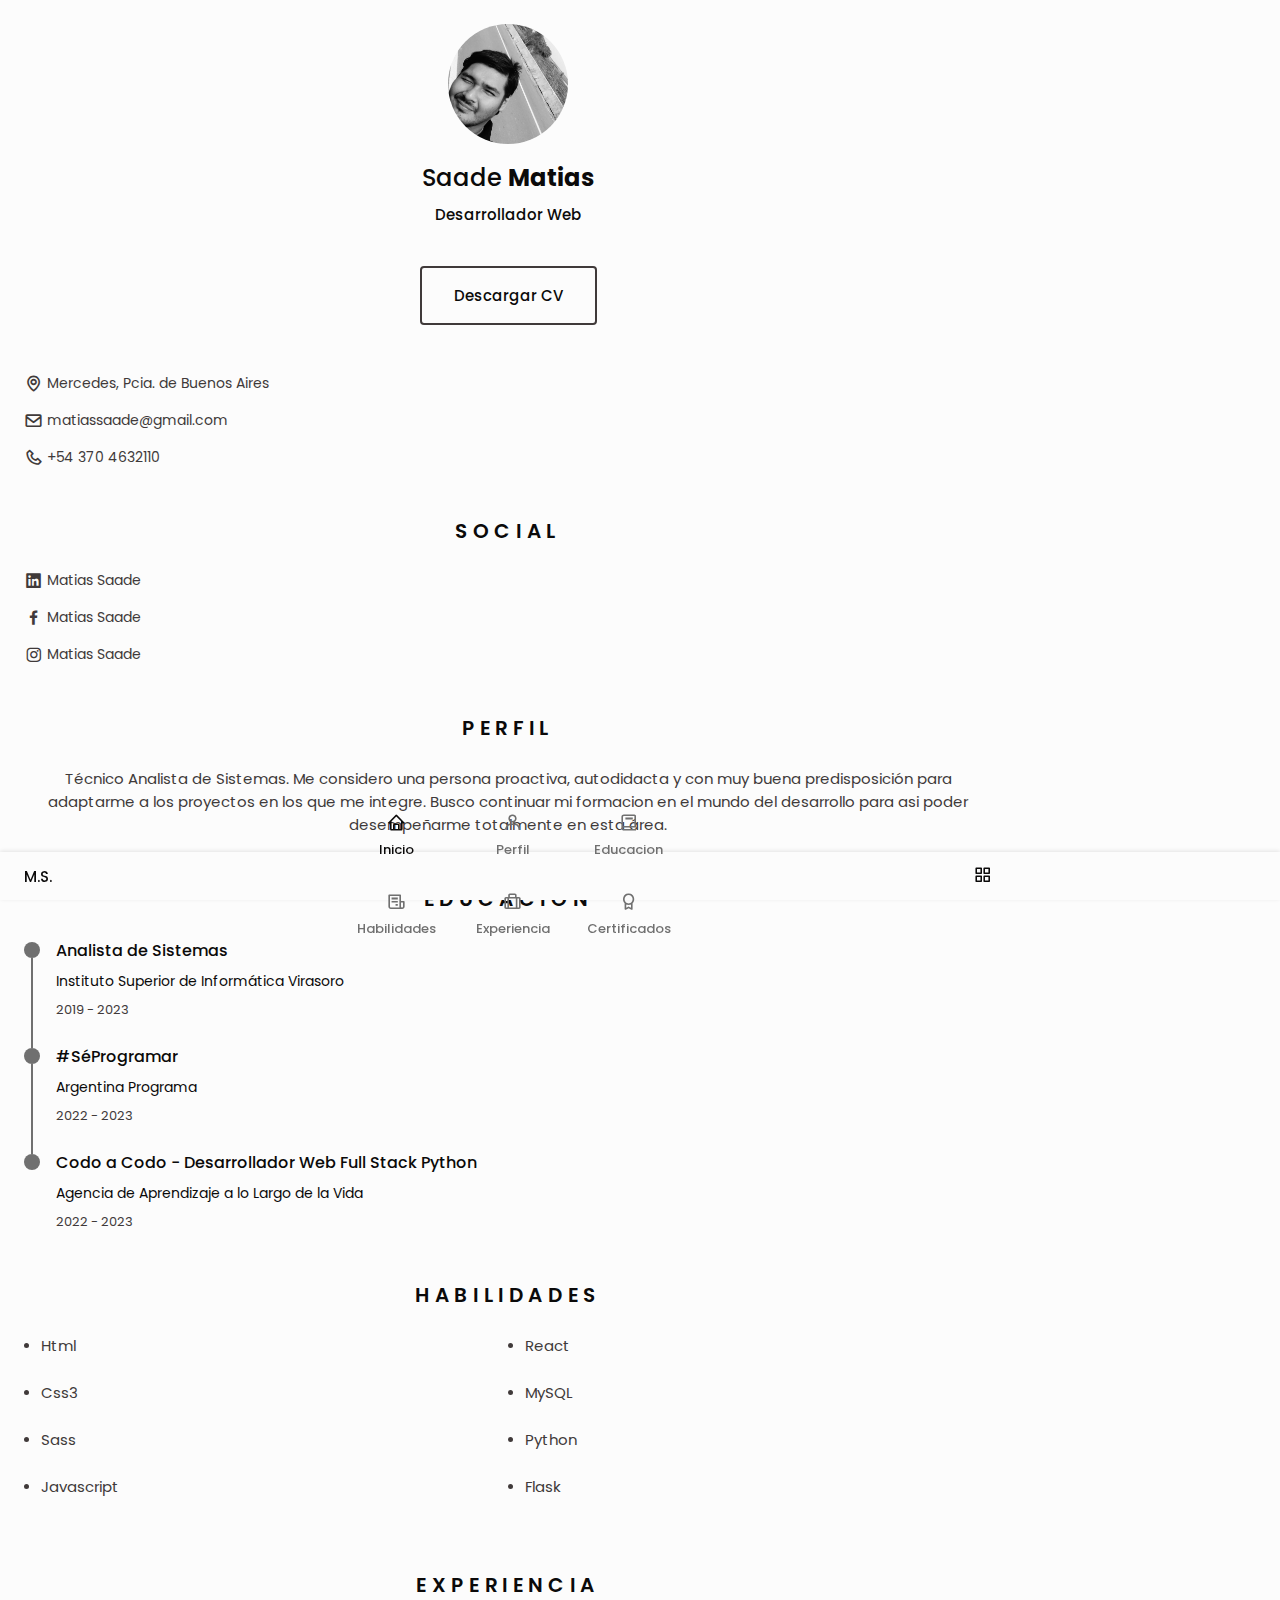
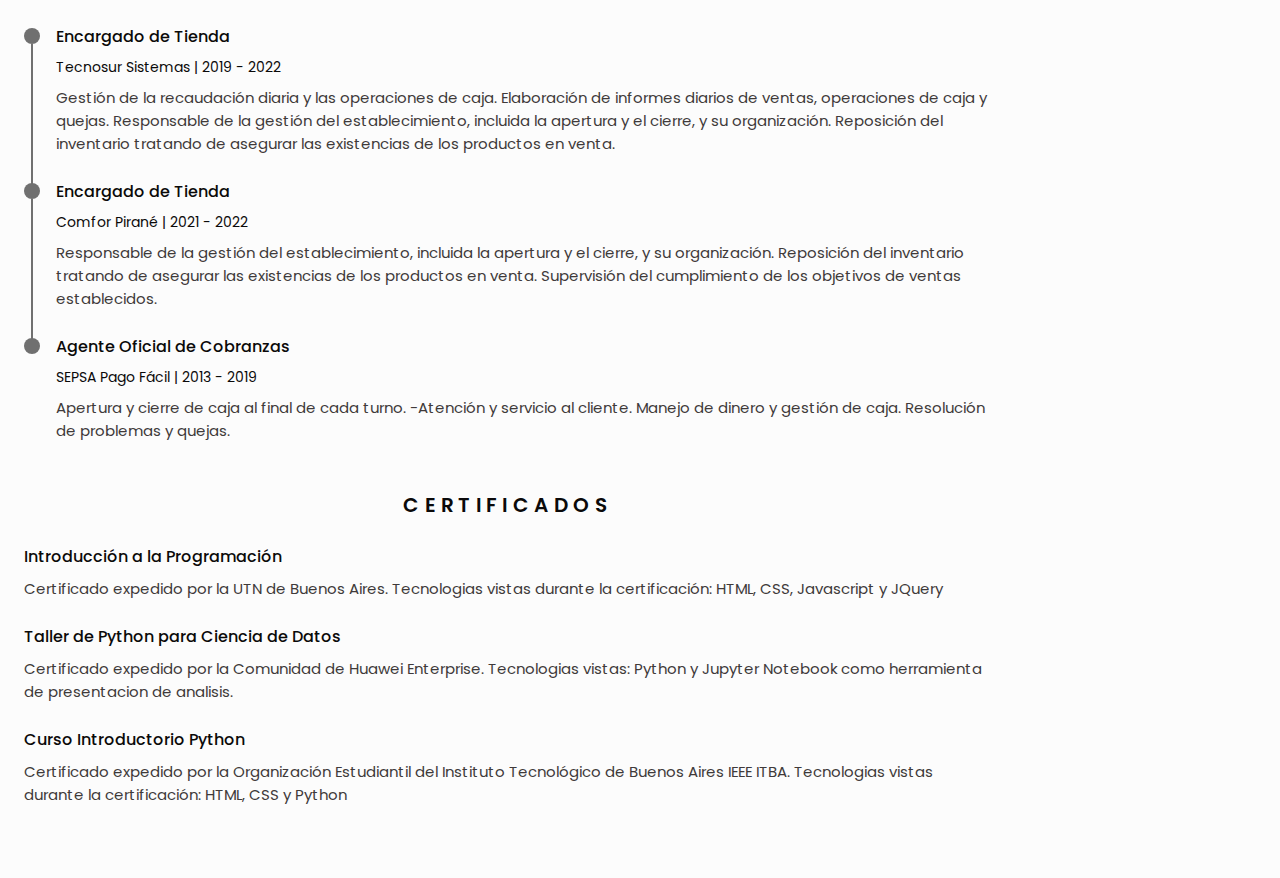
==== index.html @ 68e643e0 "Rename cv_matias.html to index.html" ====
<!DOCTYPE html>
    <html lang="es">
    <head>
        <meta charset="UTF-8">
        <meta name="viewport" content="width=device-width, initial-scale=1.0">

        <!--========== BOX ICONS ==========-->
        <link rel="stylesheet" href="https://cdn.jsdelivr.net/npm/boxicons@latest/css/boxicons.min.css">

        <!--========== CSS ==========-->
        <link rel="stylesheet" href="styles.css">

        <title>Matias Saade CV</title>
    </head>
    <body>
        <!--========== HEADER ==========-->
        <header class="l-header" id="header">
        	<nav class="nav bd-container">
				<a href="#" class="nav__logo">M.S.</a>
				<div class="nav__menu" id="nav-menu">
					<ul class="nav__list">
						<li class="nav__item">
							<a href="#inicio" class="nav__link active-link">
								<i class="bx bx-home nav__icon"></i>Inicio
							</a>
						</li>

						<li class="nav__item">
							<a href="#perfil" class="nav__link">
								<i class="bx bx-user nav__icon"></i>Perfil
							</a>
						</li>
						
						<li class="nav__item">
							<a href="#educacion" class="nav__link">
								<i class="bx bx-book nav__icon"></i>Educacion
							</a>
						</li>

						<li class="nav__item">
							<a href="#habilidades" class="nav__link">
								<i class="bx bx-receipt nav__icon"></i>Habilidades
							</a>
						</li>

						<li class="nav__item">
							<a href="#experiencia" class="nav__link">
								<i class="bx bx-briefcase-alt nav__icon"></i>Experiencia
							</a>
						</li>

						<li class="nav__item">
							<a href="#certificados" class="nav__link">
								<i class="bx bx-award nav__icon"></i>Certificados
							</a>
						</li>	
					</ul>	
				</div>
				<div class="nav__toggle" id="nav-toggle">
					<i class="bx bx-grid-alt"></i>
				</div>
			</nav>
        </header>

        <main class="l-main bd-container">
            
            <div class="resume" id="area-cv">
                <div class="resume__left">
                    <!--========== HOME ==========-->
                    <section class="home" id="inicio">
							<div class="home__container section bd-grid" id="">
								<div class="home__data bd-grid" id="">
									<img src="perfil.jpeg" alt="foto de perfil" class="home__img">
									<h1 class="home__title">Saade <b>Matias</b></h1>
									<h3 class="home__profession">Desarrollador Web</h3>
									
									<div class="" id="">
										<a download="" href="assets/pdf/cv.pdf" class="home__button-movil">Descargar CV</a>
									</div>
								</div>
								<div class="home__address bd-grid" id="">
									<span class="home__information">
										<i class="bx bx-map home__icon"></i>Mercedes, Pcia. de Buenos Aires
									</span>
									<span class="home__information">
										<i class="bx bx-envelope home__icon"></i>matiassaade@gmail.com
									</span>
									<span class="home__information">
										<i class="bx bx-phone home__icon"></i>+54 370 4632110
									</span>
								</div>
							</div>
                        
                        <!-- Boton para cambiar tema -->
                        
    
                        <!-- boton para generar pdf y descargarlo -->

                    </section>          
                    
                    <!--========== SOCIAL ==========-->
                    <section class="social section" id="social">
							<h2 class="section-title">SOCIAL</h2>
							<div class="social__container bd-grid" id="">
								<a href="www.linkedin.com" class="social__link">
									<i class="bx bxl-linkedin-square social__icon"></i>Matias Saade
								</a>
								<a href="www.facebook.com" target="_blank" class="social__link">
									<i class="bx bxl-facebook social__icon"></i>Matias Saade
								</a>
								<a href="www.instagram.com" target="_blank" class="social__link">
									<i class="bx bxl-instagram social__icon"></i>Matias Saade
								</a>
							</div>
                    </section>

                    <!--========== PERFIL ==========-->
                    <section class="profile section" id="perfil">
							<h2 class="section-title">Perfil</h2>
							<p class="profile__description">Técnico Analista de Sistemas. Me considero una persona proactiva, autodidacta y con muy buena predisposición para adaptarme a los proyectos en los que me integre. Busco continuar mi formacion en el mundo del desarrollo para asi poder desempeñarme totalmente en esta área.</p>
						</section>
                    
                    <!--========== EDUCACION ==========-->
                    <section class="education section" id="educacion">
							<h2 class="section-title">Educacion</h2>
							<div class="education__container bd-grid" id="">
							
								<div class="education__content" id="">
									<div class="education__time" id="">
										<span class="education__rounder"></span>
										<span class="education__line"></span>
									</div>
									
									<div class="education__data bd-grid" id="">
										<h3 class="education__title">Analista de Sistemas</h3>
										<span class="education__studies">Instituto Superior de Informática Virasoro</span>
										<span class="education__year">2019 - 2023</span>
									</div>
								</div>
								
								<div class="education__content" id="">
									<div class="education__time" id="">
										<span class="education__rounder"></span>
										<span class="education__line"></span>
									</div>
									
									<div class="education__data bd-grid" id="">
										<h3 class="education__title">#SéProgramar</h3>
										<span class="education__studies">Argentina Programa</span>
										<span class="education__year">2022 - 2023</span>
									</div>
								</div>
								
								<div class="education__content" id="">
									<div class="education__time" id="">
										<span class="education__rounder"></span>
										<!--<span class="education__line"></span>-->
									</div>
									
									<div class="education__data bd-grid" id="">
										<h3 class="education__title">Codo a Codo - Desarrollador Web Full Stack Python</h3>
										<span class="education__studies">Agencia de Aprendizaje a lo Largo de la Vida</span>
										<span class="education__year">2022 - 2023</span>
									</div>
								</div>
							</div>
                    </section>


                    <!--========== HABILIDADES  ==========-->
                    <section class="skills section" id="habilidades">
							<h2 class="section-title">Habilidades</h2>
							
							<div class="skills__content bd-grid" id="">
							
								<ul class="skills__data">
									<li class="skills__name">
										<span class="skills__circle"></span>Html
									</li>
									<li class="skills__name">
										<span class="skills__circle"></span>Css3
									</li>
									<li class="skills__name">
										<span class="skills__circle"></span>Sass
									</li>
									<li class="skills__name">
										<span class="skills__circle"></span>Javascript
									</li>
								</ul>
								
								<ul class="skills__data">
									<li class="skills__name">
										<span class="skills__circle"></span>React
									</li>
									<li class="skills__name">
										<span class="skills__circle"></span>MySQL
									</li>
									<li class="skills__name">
										<span class="skills__circle"></span>Python
									</li>
									<li class="skills__name">
										<span class="skills__circle"></span>Flask
									</li>
								</ul>			
							</div>
                    </section>

                </div>

                <div class="resume__right">
                    <!--========== EXPERIENCIA ==========-->
                    <section class="experience section" id="experiencia">
							<h2 class="section-title">Experiencia</h2>
							
							<div class="experience__container bd-grid" id="">
							
								<div class="experience__content" id="">
									<div class="experience__time" id="">
										<span class="experience__rounder"></span>
										<span class="experience__line"></span>
									</div>
									
									<div class="experience__data bd-grid" id="">
										<h3 class="experience__title">Encargado de Tienda</h3>
										<span class="experience__company">Tecnosur Sistemas | 2019 - 2022</span>
										<p class="experience__description">Gestión de la recaudación diaria y las operaciones de caja. Elaboración de informes diarios de ventas, operaciones de caja y quejas. Responsable de la gestión del establecimiento, incluida la apertura y el cierre, y su organización. Reposición del inventario tratando de asegurar las existencias de los productos en venta.</p>
									</div>
								</div>
								
								<div class="experience__content" id="">
									<div class="experience__time" id="">
										<span class="experience__rounder"></span>
										<span class="experience__line"></span>
									</div>
									
									<div class="experience__data bd-grid" id="">
										<h3 class="experience__title">Encargado de Tienda</h3>
										<span class="experience__company">Comfor Pirané | 2021 - 2022</span>
										<p class="experience__description">Responsable de la gestión del establecimiento, incluida la apertura y el cierre, y su organización. Reposición del inventario tratando de asegurar las existencias de los productos en venta. Supervisión del cumplimiento de los objetivos de ventas establecidos.</p>
									</div>
								</div>
								
								<div class="experience__content" id="">
									<div class="experience__time" id="">
										<span class="experience__rounder"></span>
										<!--<span class="experience__line"></span>-->
									</div>
									
									<div class="experience__data bd-grid" id="">
										<h3 class="experience__title">Agente Oficial de Cobranzas</h3>
										<span class="experience__company">SEPSA Pago Fácil | 2013 - 2019</span>
										<p class="experience__description">Apertura y cierre de caja al final de cada turno. -Atención y servicio al cliente. Manejo de dinero y gestión de caja. Resolución de problemas y quejas.</p>
									</div>
								</div>
								
								
							</div>
                        
                    </section>

                    <!--========== CERTIFICADOS ==========-->
                    <section class="certificate section" id="certificados">
							
							<h2 class="section-title">Certificados</h2>
							<div class="certificate__container bd-grid" id="">
							
								<div class="certificate__content" id="">
									<h3 class="certificate__title">Introducción a la Programación</h3>
									<p class="certificate__description">Certificado expedido por la UTN de Buenos Aires. Tecnologias vistas durante la certificación: HTML, CSS, Javascript y JQuery</p>
								</div>
								<div class="certificate__content" id="">
									<h3 class="certificate__title">Taller de Python para Ciencia de Datos</h3>
									<p class="certificate__description">Certificado expedido por la Comunidad de Huawei Enterprise. Tecnologias vistas: Python y Jupyter Notebook como herramienta de presentacion de analisis. </p>
								</div>
								<div class="certificate__content" id="">
									<h3 class="certificate__title">Curso Introductorio Python</h3>
									<p class="certificate__description">Certificado expedido por la Organización Estudiantil del Instituto Tecnológico de Buenos Aires IEEE ITBA. Tecnologias vistas durante la certificación: HTML, CSS y Python</p>
								</div>
								
								
							</div>
                        
                    </section>

                    
                </div>
            </div>        
        </main>

        <!--========== SCROLL TOP ==========-->
			<a href="#inicio" class="scrolltop" id="scroll-top">
				<i class="bx bx-up-arrow-alt scrolltop__icon"></i>
			</a>

        

        <!--========== MAIN JS ==========-->
        <script src="main.js"></script>
    </body>
</html>
---- styles.css ----
/*===== GOOGLE FONTS =====*/
@import url('https://fonts.googleapis.com/css2?family=Poppins:wght@400;500;600&display=swap');

/*===== VARIABLES CSS =====*/
:root {
  --header-height: 3rem;
  
  /*========== Colores ==========*/
  --title-color: #0B0A0A;
  --text-color: #403A3A;
  --text-color-light: #707070;
  --container-color: #FAFAFA;
  --container-color-alt: #F0EFEF;
  --body-color: #FCFCFC;

  /*========== Fuente ==========*/
  --body-font: 'Poppins', sans-serif;
  --h1-font-size: 1.5rem;
  --h2-font-size: 1.25rem;
  --h3-font-size: 1rem;
  --normal-font-size: .938rem;
  --small-font-size: .875rem;
  --smaller-font-size: .813rem;

  /*========== Font weight ==========*/
  --font-medium: 500;
  --font-semi-bold: 600;

  /*========== Margenes ==========*/
  --mb-1: .5rem;
  --mb-2: 1rem;
  --mb-3: 1.5rem;

  /*========== z index ==========*/
  --z-tooltip: 10;
  --z-fixed: 100;
}

/*========== BASE ==========*/
*,::before,::after{
	box-sizing: border-box;
}

html{
	scroll-behavior: smooth;
}

/*========== Variables Dark theme ==========*/


/*========== Button Dark/Light ==========*/


/*========== Font size variables to scale cv ==========*/


/*========== Generate PDF button ==========*/


/*========== Modificaciones para hoja A4 ==========*/
body{
	margin: 0 0 var(--header-height) 0;
	padding: 0;
	font-family: var(--body-font);
	font-size: var(--normal-font-size);
	background-color: var(--body-color);
	color: var(--text-color);
}

h1,h2,h3,ul,p{
	margin: 0;
}

h1,h2,h3{
	color: var(--title-color);
	font-weight: var(--font-medium);
}

ul{
	padding: 0;
	list-style: none;
}

a{
	text-decoration: none;
}

img{
	max-width: 100%;
	height: auto;
}

/*========== CLASES ==========*/

.section{
	padding: 1.5rem 0;
}

.section-title{
	font-size: var(--h2-font-size);
	color: var(--title-color);
	font-weight: var(--font-semi-bold);
	text-transform: uppercase;
	letter-spacing: .35rem;
	text-align: center;
	margin-bottom: var(--mb-3);
}
/*========== LAYOUT ==========*/
.bd-container{
	max-width: 968px;
	width: calc(100% - 3rem);
	margin-left: var(--mb-3);
	margin-right: var(--mb-3);
}

.bd-grid{
	display: grid;
	gap: 1.5rem;
}

.l-header{
	width: 100%;
	position: fixed;
	bottom: 0;
	left: 0;
	z-index: var(--z-fixed);
	background-color: var(--body-color);
	box-shadow: 0 -1px 4px rgba(0,0,0,.1);
	transition: .3s;
}
/*========== NAV ==========*/
.nav{
	height: var(--header-height);
	display: flex;
	justify-content: space-between;
	align-items: center;
}

@media screen and (max-width: 968px){
	.nav__menu{
		position: fixed;
		bottom: -100%;
		left: 0;
		width: 100%;
		padding: 2rem 1.5rem;
		background-color: var(--body-color);
		box-shadow: 0 1px 4px rgba(0,0,0,.1);
		border-radius: 1rem 1rem 0 0;
		z-index: var(--z-fixed);
		transition: 0.3s;
	}
}

.nav__logo, .nav__toggle{
	color: var(--title-color);
	font-weight: var(--font-medium);
}

.nav__toggle{
	font-size: 1.2rem;
	cursor: pointer;
}

.nav__item{
	text-align: center;
}

.nav__list{
	display: grid;
	grid-template-columns: repeat(3, 1fr);
	gap: 2rem;
}

.nav__link{
	display: flex;
	flex-direction: column;
	font-size: var(--smaller-font-size);
	color: var(--text-color-light);
	font-weight: var(--font-medium);
}

.nav__link:hover{
	color: var(--title-color);
}

.nav__icon{
	font-size: 1.2rem;
	margin-bottom:  var(--mb-1);
}

/* Mostrar menu */
.show-menu{
	bottom: var(--header-height);
}

/* Active menu link */
.active-link{
	color: var(--title-color);
}

/*========== HOME ==========*/
.home{
	position: relative;
}

.home__container{
	gap: 3rem;
}

.home__data{
	gap: .5rem;
	text-align: center;
}

.home__img{
	width: 120px;
	height: 120px;
	border-radius: 50%;
	justify-self: center;
	margin-bottom: var(--mb-1);
	filter: grayscale(1);
}

.home__title{
	font-size: var(--h1-font-size);
}

.home__profession{
	font-size: var(--normal-font-size);
	margin-bottom: var(--mb-1);
}

.home__address{
	gap: 1rem;
}

.home__information{
	display: flex;
	align-items: center;
	font-size: var(--small-font-size);
}

.home__icon{
	font-size: 1.2rem;
	margin-right: .25rem;
}

.home__button-movil{
	display: inline-block;
	border: 2px solid var(--text-color);
	color: var(--title-color);
	padding: 1rem 2rem;
	border-radius: .25rem;
	transition: .3s;
	font-weight: var(--font-medium);
	margin-top: var(--mb-3);
}

.home__button-movil:hover{
	background-color: var(--text-color);
	color: var(--container-color);
}
/*========== REDES ==========*/

.social__container{
	grid-template-columns: max-content;
	gap: 1rem;
}

.social__link{
	display: inline-flex;
	align-items: center;
	font-size: var(--small-font-size);
	color: var(--text-color);
}

.social__link:hover{
	color: var(--title-color);
}

.social__icon{
	font-size: 1.2rem;
	margin-right: .25rem;
}


/*========== PERFIL ==========*/
.profile__description{
	text-align: center;
}

/*========== EDUCACION Y EXPERIENCIA ==========*/

.education__content, .experience__content{
	display: flex;
}

.education__time, .experience__time{
	padding-right: 1rem;
}

.education__rounder, .experience__rounder{
	position: relative;
	display: block;
	width: 16px;
	height: 16px;
	background-color: var(--text-color-light);
	border-radius: 50%;
	margin-top: .25rem;
}

.education__line, .experience__line{
	display: block;
	width: 2px;
	height: 110%;
	background-color: var(--text-color-light);
	transform: translate(7px, 0);
}

.education__data, .experience__data{
	gap: .5rem;
}

.education__title, .experience__title{
	font-size: var(--h3-font-size);
}

.education__studies, .experience__company{
	font-size: var(--small-font-size);
	color: var(--title-color);
}

.education__year{
	font-size: var(--smaller-font-size);
}
/*========== HABILIDADES ==========*/

.skills__content{
	grid-template-columns: repeat(2, 1fr);
}

.skills__content{
	gap: 0;
}

.skills__name{
	display: flex;
	align-items: center;
	margin-bottom: var(--mb-3);
}

.skills__circle{
	display: inline-block;
	width: 5px;
	height: 5px;
	background-color: var(--text-color);
	border-radius: 50%;
	margin-right: .75rem;
}




/*========== CERTIFICADOS ==========*/

.certificate__title{
	font-size: var(--h3-font-size);
	margin-bottom: var(--mb-1);
}




/* Scroll top */

.scrolltop{
	position: fixed;
	right: 1rem;
	bottom: -20%;
	display: flex;
	justify-content: center;
	align-items: center;
	padding: .3rem;
	background-color: var(--container-color-alt);
	border-radius: .4rem;
	z-index: var(--z-tooltip);
	transition: .4s;
	visibility: hidden;
}

.scrolltop__icon{
	font-size: 1.2rem;
	color: var(--text-color);
}

.show-scroll{
	visibility: visible;
	bottom: 5rem;
}


/*========== MEDIA QUERIES ==========*/
/* For small devices, menu two columns */


/* Classes modified for large screen size */
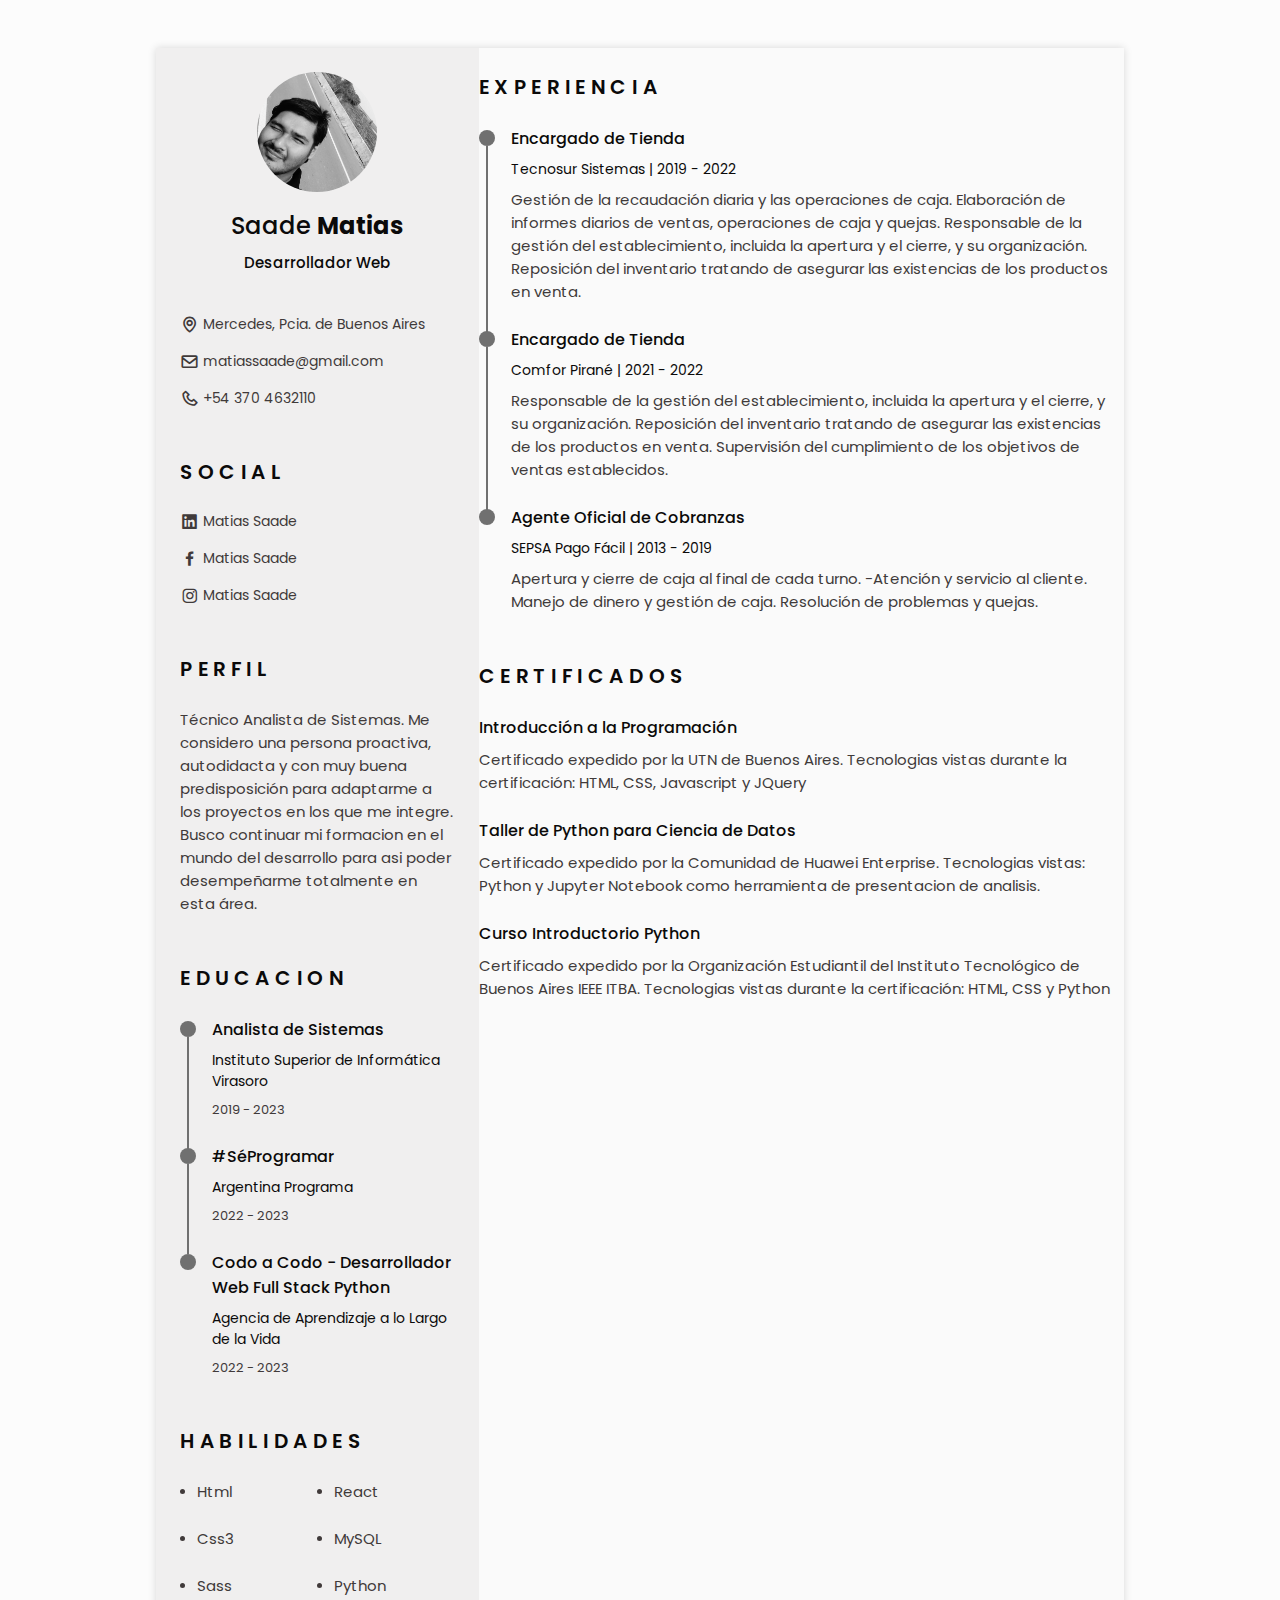
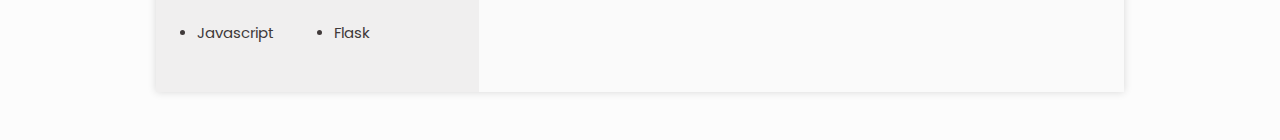
==== commit 836b4813: "Actualizar index.html" ====
--- a/index.html
+++ b/index.html
@@ -91,10 +91,6 @@
 								</div>
 							</div>
                         
-                        <!-- Boton para cambiar tema -->
-                        
-    
-                        <!-- boton para generar pdf y descargarlo -->
 
                     </section>          
                     
--- a/styles.css
+++ b/styles.css
@@ -45,16 +45,9 @@
 	scroll-behavior: smooth;
 }
 
-/*========== Variables Dark theme ==========*/
-
-
-/*========== Button Dark/Light ==========*/
-
-
-/*========== Font size variables to scale cv ==========*/
-
-
-/*========== Generate PDF button ==========*/
+
+
+/*========== Boton descargar pdf ==========*/
 
 
 /*========== Modificaciones para hoja A4 ==========*/
@@ -399,8 +392,59 @@
 }
 
 
-/*========== MEDIA QUERIES ==========*/
-/* For small devices, menu two columns */
-
-
-/* Classes modified for large screen size */+/*========== MEDIA QUERIES ==========*/ 
+
+/* 2 columnas */
+
+@media screen and (max-width:320px){
+	.nav__list{
+		grid-template-columns: repeat(2, 1fr);
+		gap: 1rem .5rem;
+	}
+}
+
+
+
+/* Para pantallas mas grandes */
+
+@media screen and (min-width:968px){
+	body{
+		margin: 3rem 0;
+	}
+	
+	.bd-container{
+		margin-right: auto;
+		margin-left: auto;
+	}
+	
+	.l-header, .scrolltop{
+		display: none;
+	}
+	
+	.resume{
+		display: grid;
+		grid-template-columns: .5fr 1fr;
+		background-color: var(--container-color);
+		box-shadow: 0 0 8px rgba(13, 12, 12, .15);
+	}
+	
+	.resume__left{
+		background-color: var(--container-color-alt);
+	}
+	
+	.resume__left, .resume__rigth{
+		padding: 0 1.5rem;
+	}
+	
+	.section-title, .profile__description{
+		text-align: initial;
+	}
+	
+	.home__container{
+		gap: 1.5rem;
+	}
+	
+	.home__button-movil{
+		display: none;
+	}
+}
